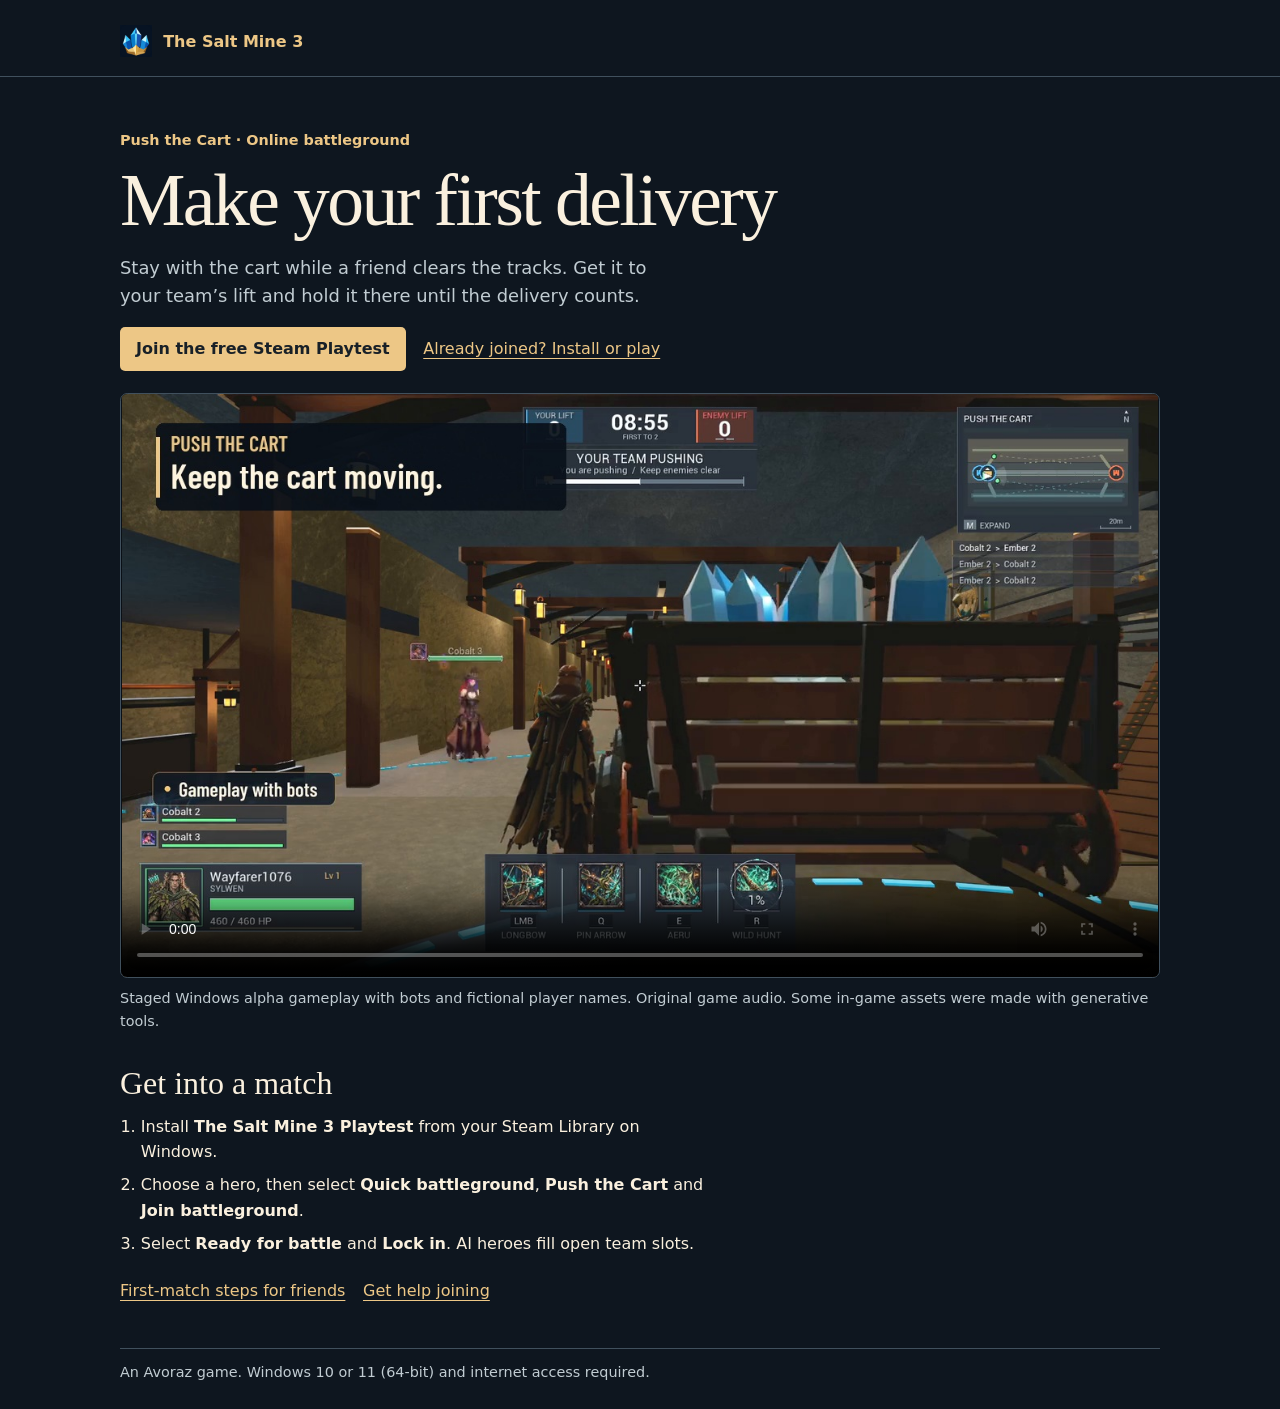
==== docs/first-cart-match.html @ c727dba0 "Publish the first Push the Cart walkthrough" ====
<!doctype html>
<html lang="en">
<head>
  <meta charset="utf-8">
  <meta name="viewport" content="width=device-width, initial-scale=1">
  <meta name="color-scheme" content="dark">
  <meta name="description" content="Watch the first Push the Cart delivery, then join the free Windows Steam Playtest for The Salt Mine 3.">
  <link rel="canonical" href="https://tavoraz.github.io/The-Salt-Mine-3-Downloads/first-cart-match.html">
  <link rel="icon" type="image/png" sizes="192x192" href="media/crystal-crest.png">
  <meta property="og:title" content="Make your first cart delivery | The Salt Mine 3">
  <meta property="og:description" content="Clear the track, escort the cart and play your first match. Free Windows Steam Playtest.">
  <meta property="og:image" content="https://tavoraz.github.io/The-Salt-Mine-3-Downloads/media/your-first-cart-match.jpg">
  <meta name="twitter:card" content="summary_large_image">
  <title>Your first Push the Cart match | The Salt Mine 3</title>
  <style>
    :root { color-scheme: dark; --bg: #0e161f; --panel: #19242e; --ink: #faf0de; --quiet: #c1ccd2; --line: #40505d; --gold: #edc786; }
    *, *::before, *::after { box-sizing: border-box; }
    body { margin: 0; background: var(--bg); color: var(--ink); font: 1rem/1.58 system-ui, sans-serif; }
    .wrap { width: min(65rem, 100% - 2rem); margin-inline: auto; }
    a { color: var(--gold); text-underline-offset: .24em; }
    a:focus-visible, video:focus-visible { outline: 2px solid #ffe2a6; outline-offset: 4px; }
    header { padding-block: 1.2rem .75rem; border-bottom: 1px solid var(--line); }
    .brand { display: inline-flex; align-items: center; gap: .7rem; min-height: 44px; font-weight: 720; text-decoration: none; }
    .brand img { display: block; object-fit: contain; }
    main { padding-block: clamp(1.7rem, 5vw, 3.2rem) 2.2rem; }
    h1, h2 { font: 500 2rem/1.1 Georgia, serif; text-wrap: balance; }
    h1 { margin: .55rem 0 .8rem; font-size: clamp(2.4rem, 7.2vw, 4.6rem); letter-spacing: -.035em; }
    h2 { margin: 0 0 .8rem; }
    p { margin: .5rem 0 1rem; }
    .mode { color: var(--gold); font-size: .9rem; font-weight: 700; margin: 0; }
    .lede { max-width: 50ch; color: var(--quiet); font-size: 1.12rem; }
    .actions { display: flex; flex-wrap: wrap; align-items: center; gap: .4rem 1.1rem; }
    .actions a { display: inline-flex; align-items: center; min-height: 44px; }
    .primary { background: var(--gold); color: #182027; padding: .57rem 1rem; border-radius: .32rem; font-weight: 780; text-decoration: none; }
    .primary:hover { background: #ffe0a5; }
    figure { margin: 1.4rem 0 0; }
    video { display: block; width: 100%; height: auto; aspect-ratio: 16/9; object-fit: contain; border: 1px solid var(--line); border-radius: .45rem; background: #0a1017; }
    figcaption, .quiet { font-size: .9rem; color: var(--quiet); }
    figcaption { margin-top: .55rem; }
    .details { display: grid; grid-template-columns: minmax(0,1fr) minmax(0,.72fr); gap: 1.4rem; align-items: start; margin-block-start: 2.1rem; }
    .queue { padding: 1.1rem 1.2rem; border: 1px solid var(--line); border-radius: .4rem; background: var(--panel); }
    .queue h2 { font-size: 1.45rem; margin-bottom: .6rem; }
    .queue p { margin-bottom: .7rem; }
    ol { margin: 0 0 .8rem; padding-inline-start: 1.3rem; }
    li + li { margin-top: .5rem; }
    footer { padding-block: .75rem 1.6rem; color: var(--quiet); border-top: 1px solid var(--line); font-size: .9rem; }
    [hidden] { display: none !important; }
    @media (max-width: 44rem) {
      .details { grid-template-columns: minmax(0,1fr); }
    }
  </style>
</head>
<body>
  <header><div class="wrap">
    <a class="brand" href="https://avoraz.com/">
      <img src="media/crystal-crest.png" alt="" width="32" height="32">The Salt Mine 3
    </a>
  </div></header>
  <main class="wrap">
    <p class="mode">Push the Cart · Online battleground</p>
    <h1>Make your first delivery</h1>
    <p class="lede">Stay with the cart while a friend clears the tracks. Get it to your team’s lift and hold it there until the delivery counts.</p>
    <div class="actions">
      <a class="primary" href="https://store.steampowered.com/app/5578970/The_Salt_Mine_3/?utm_source=github_pages&amp;utm_medium=video&amp;utm_campaign=first_cart_match&amp;utm_content=watch_page#game_area_purchase">Join the free Steam Playtest</a>
      <a href="https://avoraz.com/download#steam-playtest">Already joined? Install or play</a>
    </div>
    <figure>
      <video controls playsinline preload="metadata" width="1280" height="720" poster="media/your-first-cart-match.jpg"
             aria-label="Gameplay and first-match instructions for Push the Cart" aria-describedby="footage-credit">
        <source src="media/your-first-cart-match.mp4" type="video/mp4">
        <a href="media/your-first-cart-match.mp4">Open the gameplay video</a>
      </video>
      <figcaption id="footage-credit">Staged Windows alpha gameplay with bots and fictional player names. Original game audio. Some in-game assets were made with generative tools.</figcaption>
    </figure>
    <div class="details">
      <section aria-labelledby="heading-ready">
        <h2 id="heading-ready">Get into a match</h2>
        <ol>
          <li>Install <strong>The Salt Mine 3 Playtest</strong> from your Steam Library on Windows.</li>
          <li>Choose a hero, then select <strong>Quick battleground</strong>, <strong>Push the Cart</strong> and <strong>Join battleground</strong>.</li>
          <li>Select <strong>Ready for battle</strong> and <strong>Lock in</strong>. AI heroes fill open team slots.</li>
        </ol>
        <div class="actions">
          <a href="https://avoraz.com/play/push-the-cart">First-match steps for friends</a>
          <a href="https://avoraz.com/download#help-queue">Get help joining</a>
        </div>
      </section>
      <aside id="queue-window" class="queue" hidden aria-labelledby="queue-heading">
        <h2 id="queue-heading">Queue together on Saturday</h2>
        <p><time datetime="2026-11-28T19:00:00+01:00">28 November, 19:00 CET</time>–<time datetime="2026-11-28T21:00:00+01:00">21:00 CET</time></p>
        <p class="quiet">Join anytime in the window. The Playtest is also open outside it.</p>
        <div class="actions">
          <a id="friend-plan" href="play-together.html?via=first_cart_match#mode=cart&amp;at=2026-11-28T18%3A00%3A00.000Z">Share the time with a friend</a>
          <a href="https://steamcommunity.com/app/5578970/discussions/0/567051865431258060/#c567052214089079535">See the Steam queue post</a>
        </div>
      </aside>
    </div>
  </main>
  <footer class="wrap">An Avoraz game. Windows 10 or 11 (64-bit) and internet access required.</footer>
  <script>
    const queue = document.getElementById("queue-window");
    const times = queue.querySelectorAll("time");
    const now = Date.now();
    queue.hidden = now >= Date.parse(times[1].dateTime);
    if (!queue.hidden && now >= Date.parse(times[0].dateTime)) {
      const invite = document.getElementById("friend-plan");
      invite.href = "play-together.html?via=first_cart_match#mode=cart";
      invite.textContent = "Send a friend the match plan";
    }
  </script>
</body>
</html>
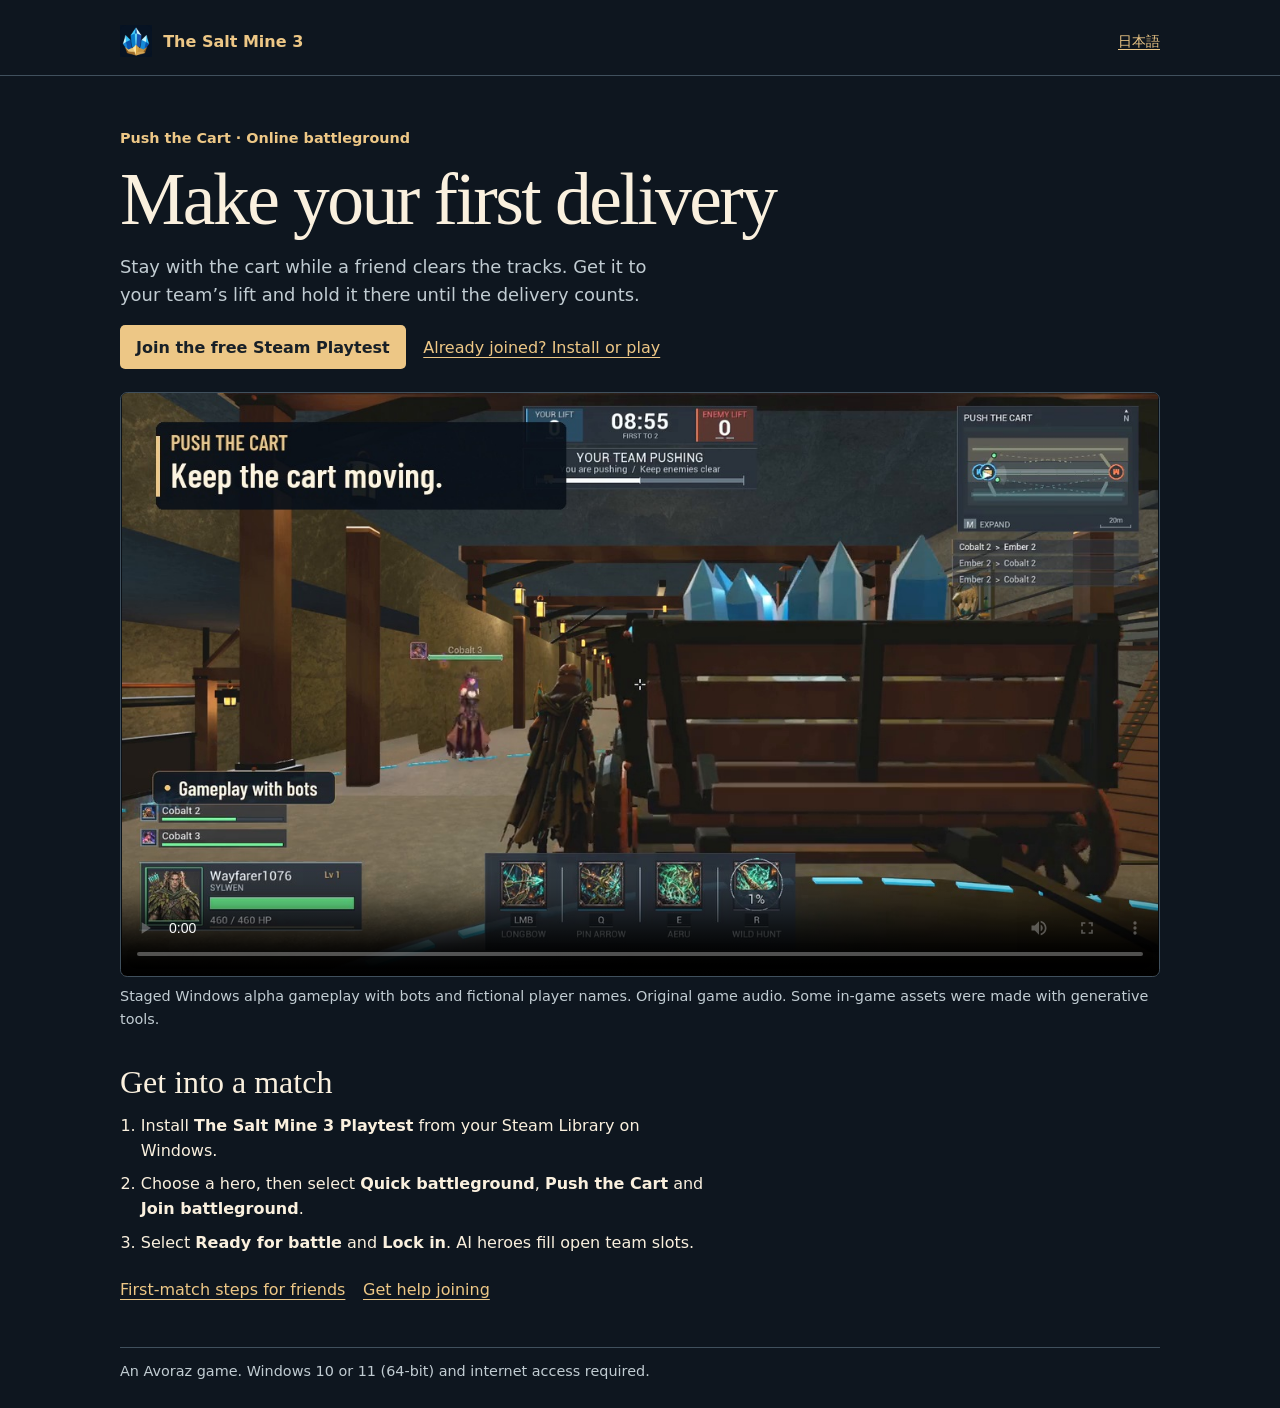
==== commit b8b3b8bf: "Publish the Japanese cart walkthrough and subtitles" ====
--- a/docs/first-cart-match.html
+++ b/docs/first-cart-match.html
@@ -6,55 +6,22 @@
   <meta name="color-scheme" content="dark">
   <meta name="description" content="Watch the first Push the Cart delivery, then join the free Windows Steam Playtest for The Salt Mine 3.">
   <link rel="canonical" href="https://tavoraz.github.io/The-Salt-Mine-3-Downloads/first-cart-match.html">
+  <link rel="alternate" hreflang="en" href="https://tavoraz.github.io/The-Salt-Mine-3-Downloads/first-cart-match.html">
+  <link rel="alternate" hreflang="ja" href="https://tavoraz.github.io/The-Salt-Mine-3-Downloads/first-cart-match-ja.html">
   <link rel="icon" type="image/png" sizes="192x192" href="media/crystal-crest.png">
   <meta property="og:title" content="Make your first cart delivery | The Salt Mine 3">
   <meta property="og:description" content="Clear the track, escort the cart and play your first match. Free Windows Steam Playtest.">
   <meta property="og:image" content="https://tavoraz.github.io/The-Salt-Mine-3-Downloads/media/your-first-cart-match.jpg">
   <meta name="twitter:card" content="summary_large_image">
   <title>Your first Push the Cart match | The Salt Mine 3</title>
-  <style>
-    :root { color-scheme: dark; --bg: #0e161f; --panel: #19242e; --ink: #faf0de; --quiet: #c1ccd2; --line: #40505d; --gold: #edc786; }
-    *, *::before, *::after { box-sizing: border-box; }
-    body { margin: 0; background: var(--bg); color: var(--ink); font: 1rem/1.58 system-ui, sans-serif; }
-    .wrap { width: min(65rem, 100% - 2rem); margin-inline: auto; }
-    a { color: var(--gold); text-underline-offset: .24em; }
-    a:focus-visible, video:focus-visible { outline: 2px solid #ffe2a6; outline-offset: 4px; }
-    header { padding-block: 1.2rem .75rem; border-bottom: 1px solid var(--line); }
-    .brand { display: inline-flex; align-items: center; gap: .7rem; min-height: 44px; font-weight: 720; text-decoration: none; }
-    .brand img { display: block; object-fit: contain; }
-    main { padding-block: clamp(1.7rem, 5vw, 3.2rem) 2.2rem; }
-    h1, h2 { font: 500 2rem/1.1 Georgia, serif; text-wrap: balance; }
-    h1 { margin: .55rem 0 .8rem; font-size: clamp(2.4rem, 7.2vw, 4.6rem); letter-spacing: -.035em; }
-    h2 { margin: 0 0 .8rem; }
-    p { margin: .5rem 0 1rem; }
-    .mode { color: var(--gold); font-size: .9rem; font-weight: 700; margin: 0; }
-    .lede { max-width: 50ch; color: var(--quiet); font-size: 1.12rem; }
-    .actions { display: flex; flex-wrap: wrap; align-items: center; gap: .4rem 1.1rem; }
-    .actions a { display: inline-flex; align-items: center; min-height: 44px; }
-    .primary { background: var(--gold); color: #182027; padding: .57rem 1rem; border-radius: .32rem; font-weight: 780; text-decoration: none; }
-    .primary:hover { background: #ffe0a5; }
-    figure { margin: 1.4rem 0 0; }
-    video { display: block; width: 100%; height: auto; aspect-ratio: 16/9; object-fit: contain; border: 1px solid var(--line); border-radius: .45rem; background: #0a1017; }
-    figcaption, .quiet { font-size: .9rem; color: var(--quiet); }
-    figcaption { margin-top: .55rem; }
-    .details { display: grid; grid-template-columns: minmax(0,1fr) minmax(0,.72fr); gap: 1.4rem; align-items: start; margin-block-start: 2.1rem; }
-    .queue { padding: 1.1rem 1.2rem; border: 1px solid var(--line); border-radius: .4rem; background: var(--panel); }
-    .queue h2 { font-size: 1.45rem; margin-bottom: .6rem; }
-    .queue p { margin-bottom: .7rem; }
-    ol { margin: 0 0 .8rem; padding-inline-start: 1.3rem; }
-    li + li { margin-top: .5rem; }
-    footer { padding-block: .75rem 1.6rem; color: var(--quiet); border-top: 1px solid var(--line); font-size: .9rem; }
-    [hidden] { display: none !important; }
-    @media (max-width: 44rem) {
-      .details { grid-template-columns: minmax(0,1fr); }
-    }
-  </style>
+  <link rel="stylesheet" href="first-cart-match.css">
 </head>
 <body>
-  <header><div class="wrap">
+  <header><div class="wrap masthead">
     <a class="brand" href="https://avoraz.com/">
       <img src="media/crystal-crest.png" alt="" width="32" height="32">The Salt Mine 3
     </a>
+    <a class="language" href="first-cart-match-ja.html" lang="ja" hreflang="ja">日本語</a>
   </div></header>
   <main class="wrap">
     <p class="mode">Push the Cart · Online battleground</p>
--- a/docs/first-cart-match.css
+++ b/docs/first-cart-match.css
@@ -0,0 +1,42 @@
+:root { color-scheme: dark; --bg: #0e161f; --panel: #19242e; --ink: #faf0de; --quiet: #c1ccd2; --line: #40505d; --gold: #edc786; }
+*, *::before, *::after { box-sizing: border-box; }
+body { margin: 0; background: var(--bg); color: var(--ink); font: 1rem/1.58 system-ui, sans-serif; }
+.wrap { width: min(65rem, 100% - 2rem); margin-inline: auto; }
+a { color: var(--gold); text-underline-offset: .24em; }
+a:focus-visible, video:focus-visible { outline: 2px solid #ffe2a6; outline-offset: 4px; }
+header { padding-block: 1.2rem .75rem; border-bottom: 1px solid var(--line); }
+.brand { display: inline-flex; align-items: center; gap: .7rem; min-height: 44px; font-weight: 720; text-decoration: none; }
+.brand img { display: block; object-fit: contain; }
+main { padding-block: clamp(1.7rem, 5vw, 3.2rem) 2.2rem; }
+h1, h2 { font: 500 2rem/1.1 Georgia, serif; text-wrap: balance; }
+h1 { margin: .55rem 0 .8rem; font-size: clamp(2.4rem, 7.2vw, 4.6rem); letter-spacing: -.035em; }
+h2 { margin: 0 0 .8rem; }
+p { margin: .5rem 0 1rem; }
+.mode { color: var(--gold); font-size: .9rem; font-weight: 700; margin: 0; }
+.lede { max-width: 50ch; color: var(--quiet); font-size: 1.12rem; }
+.actions { display: flex; flex-wrap: wrap; align-items: center; gap: .4rem 1.1rem; }
+.actions a { display: inline-flex; align-items: center; min-height: 44px; }
+.primary { background: var(--gold); color: #182027; padding: .57rem 1rem; border-radius: .32rem; font-weight: 780; text-decoration: none; }
+.primary:hover { background: #ffe0a5; }
+figure { margin: 1.4rem 0 0; }
+video { display: block; width: 100%; height: auto; aspect-ratio: 16/9; object-fit: contain; border: 1px solid var(--line); border-radius: .45rem; background: #0a1017; }
+figcaption, .quiet { font-size: .9rem; color: var(--quiet); }
+figcaption { margin-top: .55rem; }
+.details { display: grid; grid-template-columns: minmax(0,1fr) minmax(0,.72fr); gap: 1.4rem; align-items: start; margin-block-start: 2.1rem; }
+.queue { padding: 1.1rem 1.2rem; border: 1px solid var(--line); border-radius: .4rem; background: var(--panel); }
+.queue h2 { font-size: 1.45rem; margin-bottom: .6rem; }
+.queue p { margin-bottom: .7rem; }
+ol { margin: 0 0 .8rem; padding-inline-start: 1.3rem; }
+li + li { margin-top: .5rem; }
+footer { padding-block: .75rem 1.6rem; color: var(--quiet); border-top: 1px solid var(--line); font-size: .9rem; }
+[hidden] { display: none !important; }
+@media (max-width: 44rem) {
+  .details { grid-template-columns: minmax(0,1fr); }
+}
+.masthead { display: flex; justify-content: space-between; align-items: center; gap: .75rem; }
+.language { font-size: .9rem; display: inline-flex; align-items: center; min-height: 44px; }
+.match-instructions { margin-top: 2.1rem; max-width: 64ch; }
+.match-instructions h2:not(:first-child) { margin-top: 1.4rem; }
+:lang(ja) h1, :lang(ja) h2 { font-family: "Yu Gothic UI", "Hiragino Sans", sans-serif; line-height: 1.25; }
+:lang(ja) h1 { font-size: clamp(1.9rem, 6vw, 3.35rem); letter-spacing: -.02em; }
+:lang(ja) h2 { font-size: 1.45rem; }
